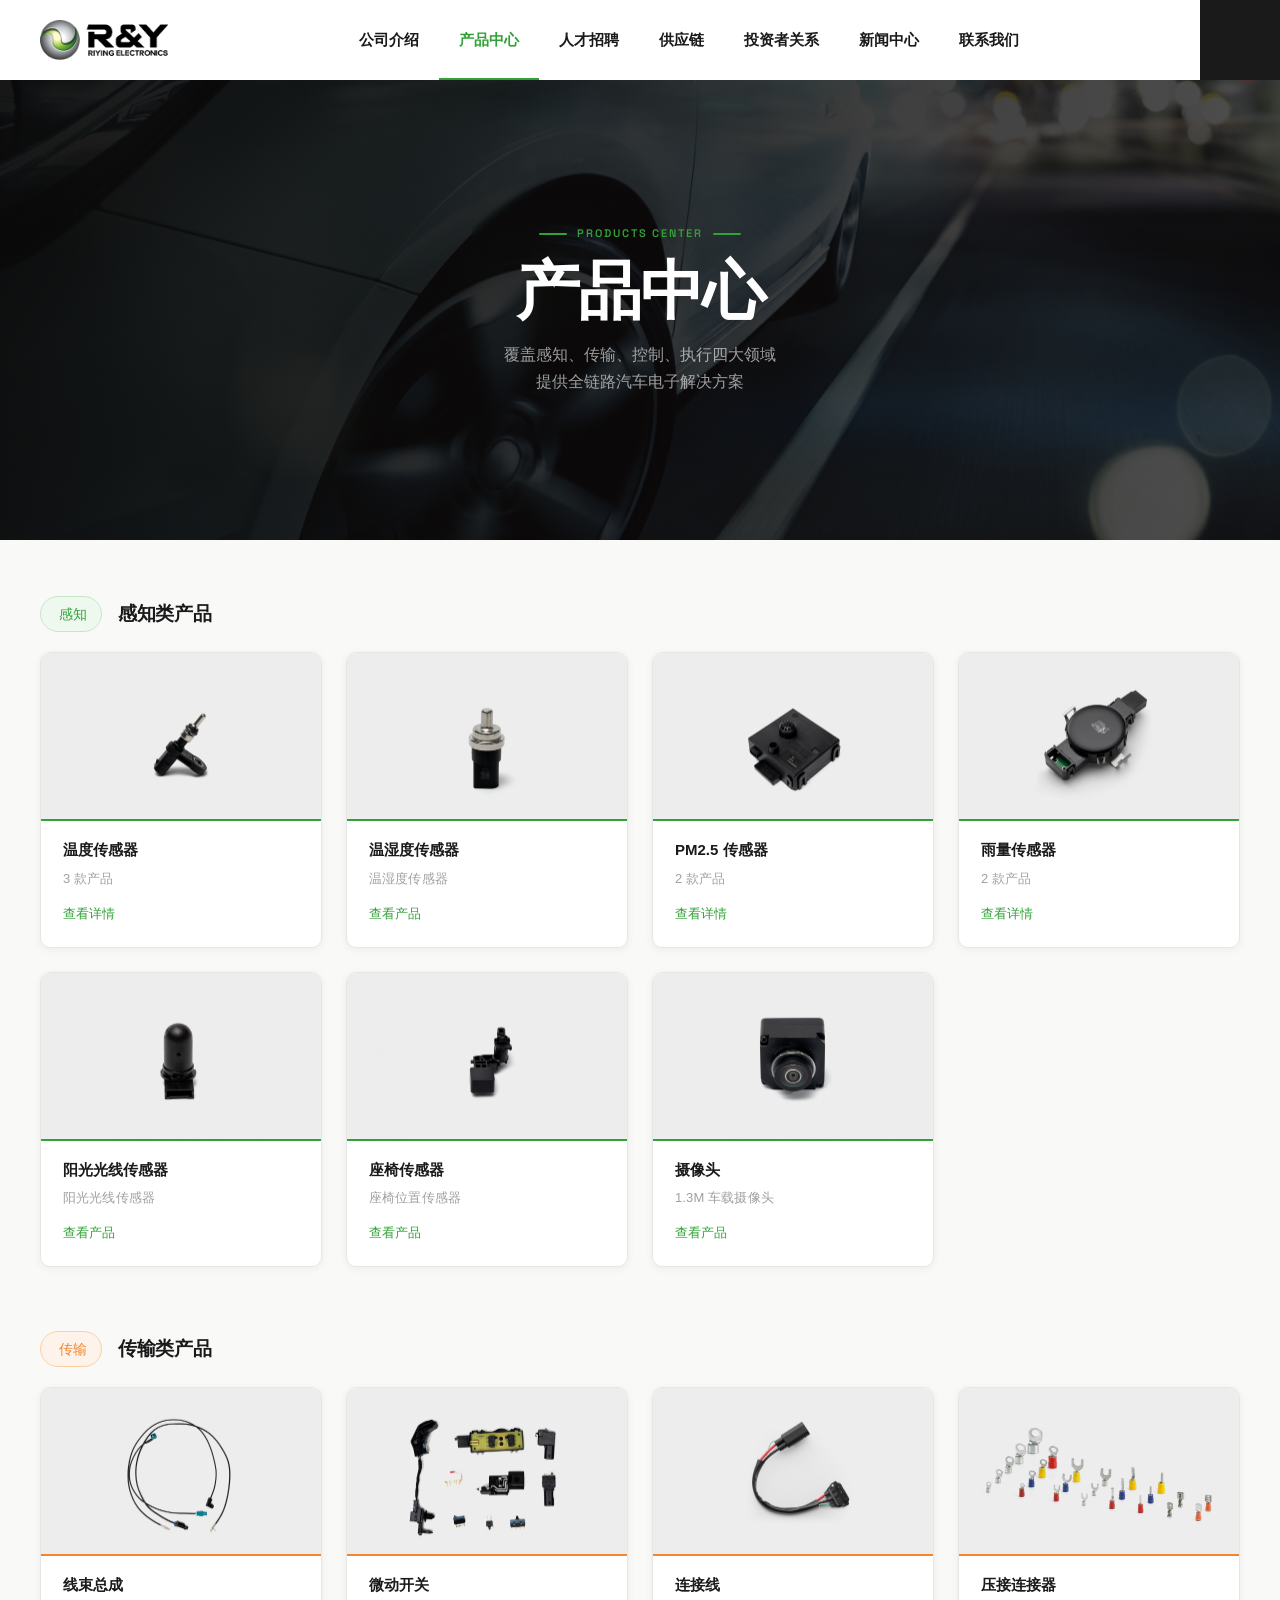
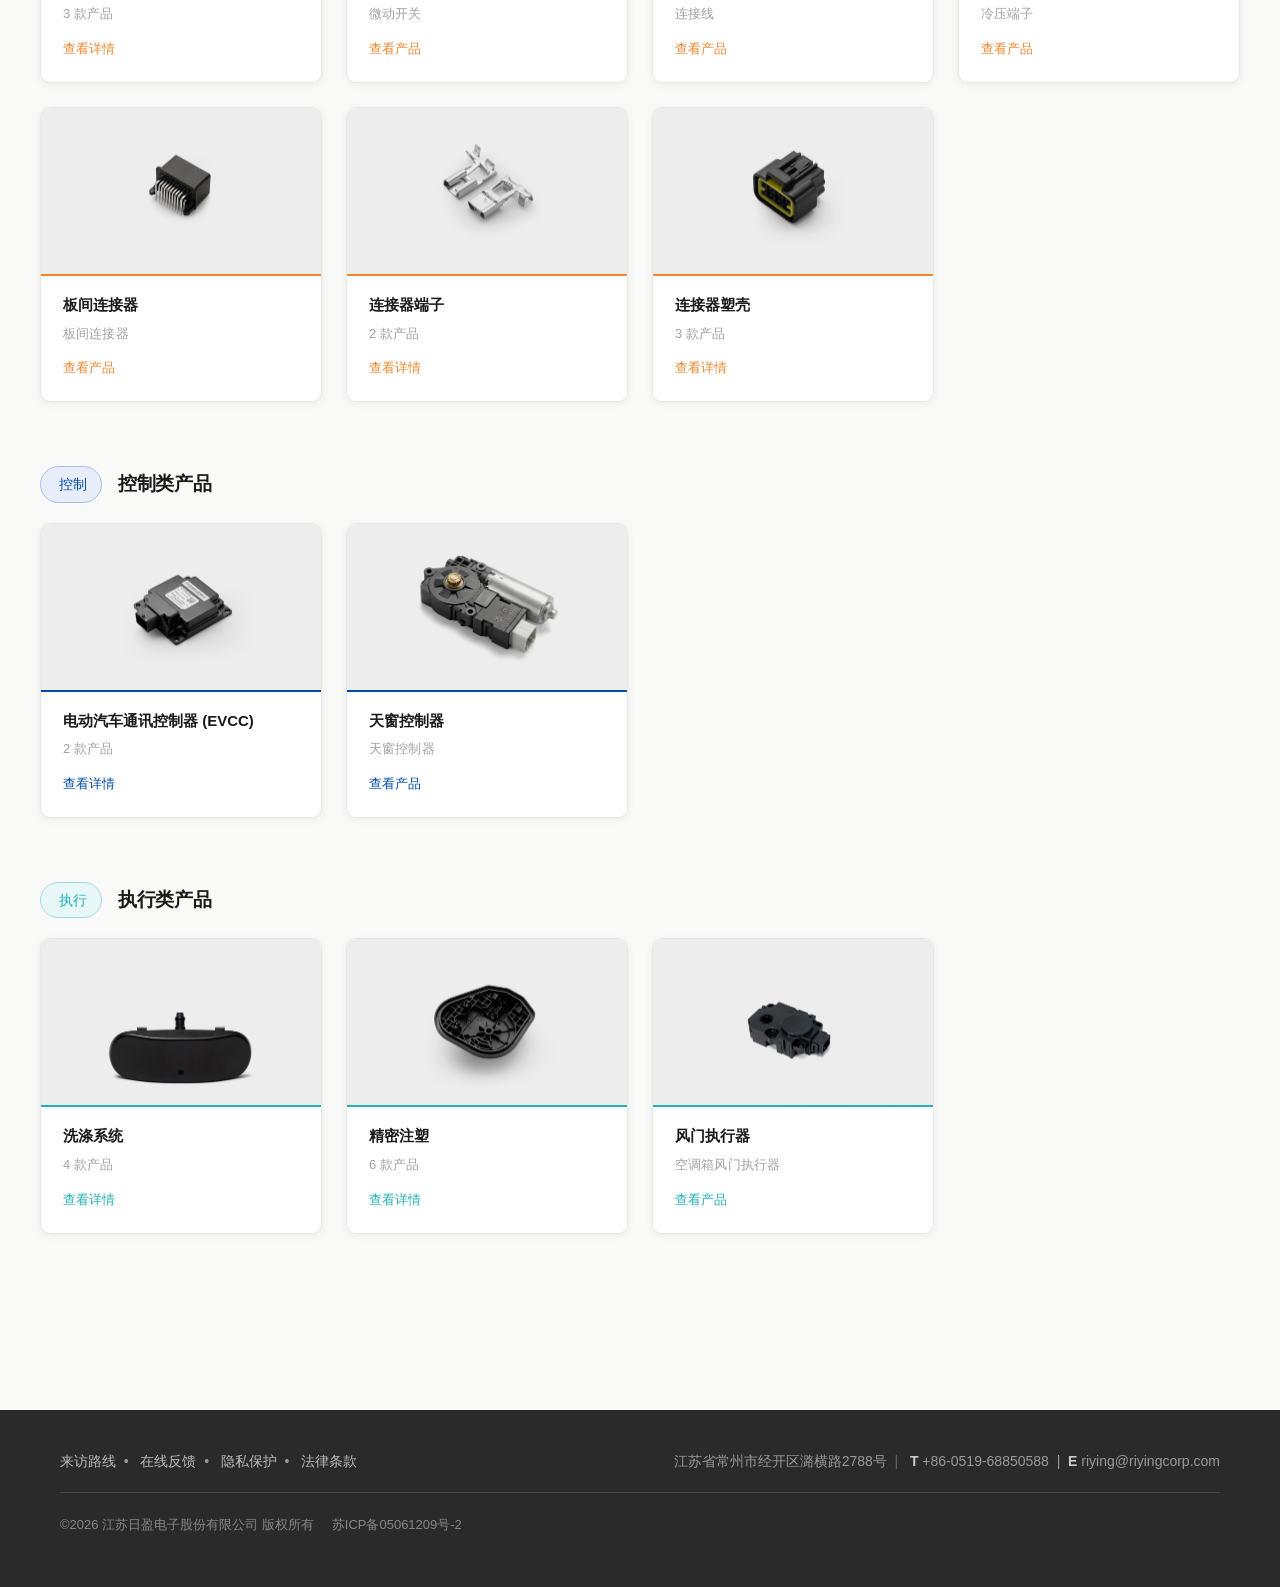
==== product.html @ 2859fd13 "Initial commit" ====
<!DOCTYPE html>
<html lang="zh-CN">
<head>
  <meta charset="UTF-8">
  <meta name="viewport" content="width=device-width, initial-scale=1.0">
  <title>产品详情 — 日盈</title>
  <link rel="stylesheet" href="https://cdn.jsdelivr.net/npm/remixicon@4.9.1/fonts/remixicon.css">
  <link rel="preconnect" href="https://fonts.googleapis.com">
  <link rel="preconnect" href="https://fonts.gstatic.com" crossorigin>
  <link href="https://fonts.googleapis.com/css2?family=IBM+Plex+Sans+SC:wght@300;400;500;600&family=Space+Grotesk:wght@400;500;600;700&display=swap" rel="stylesheet">
  <link rel="stylesheet" href="css/base.css">
  <link rel="stylesheet" href="css/l3.css">
</head>
<body>

  <header class="site-header" id="head">
    <nav class="nav">
      <div class="logo">
        <a href="https://www.riyingcorp.com/"><img src="riying_logo_black_1500px _300ppi 1.png" alt="日盈电子"></a>
      </div>
      <div class="nav-list">
        <div class="category-item"><div class="name">公司介绍</div></div>
        <div class="category-item"><div class="name active">产品中心</div></div>
        <div class="category-item"><div class="name">人才招聘</div></div>
        <div class="category-item"><div class="name">供应链</div></div>
        <div class="category-item"><div class="name">投资者关系</div></div>
        <div class="category-item"><div class="name">新闻中心</div></div>
        <div class="category-item"><div class="name">联系我们</div></div>
      </div>
      <div class="tools">
        <div class="lang">
          <div class="now">
            <i class="ri-global-line"></i>
            <a href="https://www.riyingcorp.com/" style="color: var(--brand); font-weight: 600;">中文</a> / <a href="https://www.riyingcorp.com/eng" target="_blank">EN</a>
          </div>
        </div>
        <div class="menu-btn" onclick="document.getElementById('head').classList.toggle('nav-open')">
          <i class="ri-menu-line"></i>
        </div>
      </div>
    </nav>

    <!-- Mega Menu -->
    <div class="mega-menu" id="megaMenu">
      <div class="mega-inner" id="megaInner">
        <div class="mega-col">
          <div class="mega-item">
            <a href="https://www.riyingcorp.com/index.php?r=about%2Findex" target="_blank">企业介绍</a>
            <ul class="mega-sub">
              <li><a href="https://www.riyingcorp.com/index.php?r=about%2Fintro" target="_blank">简介</a></li>
              <li><a href="https://www.riyingcorp.com/index.php?r=about%2Fhistory" target="_blank">历程</a></li>
              <li><a href="https://www.riyingcorp.com/index.php?r=about%2Fduty" target="_blank">愿景使命</a></li>
              <li><a href="https://www.riyingcorp.com/index.php?r=about%2Fhonor" target="_blank">荣誉资质</a></li>
            </ul>
          </div>
          <div class="mega-item"><a href="https://www.riyingcorp.com/index.php?r=about%2Fleader" target="_blank">董事长致辞</a></div>
          <div class="mega-item"><a href="https://www.riyingcorp.com/index.php?r=about%2Fcustomer" target="_blank">客户领域</a></div>
          <div class="mega-item"><a href="https://www.riyingcorp.com/index.php?r=about%2Ffactory" target="_blank">制造工厂</a></div>
        </div>
        <div class="mega-col">
          <div class="mega-item"><a href="index.html">感知</a></div>
          <div class="mega-item"><a href="index.html">传输</a></div>
          <div class="mega-item"><a href="index.html">控制</a></div>
          <div class="mega-item"><a href="index.html">执行</a></div>
        </div>
        <div class="mega-col">
          <div class="mega-item"><a href="https://www.riyingcorp.com/index.php?r=job%2Fstandard" target="_blank">人才标准</a></div>
          <div class="mega-item"><a href="https://www.riyingcorp.com/index.php?r=job%2Fposition" target="_blank">招聘岗位</a></div>
        </div>
        <div class="mega-col">
          <div class="mega-item"><a href="https://www.riyingcorp.com/index.php?r=supplier%2Fprocess" target="_blank">准入流程</a></div>
          <div class="mega-item"><a href="https://www.riyingcorp.com/index.php?r=supplier%2Fmodule" target="_blank">采购模块</a></div>
          <div class="mega-item"><a href="https://www.riyingcorp.com/index.php?r=supplier%2Fcontact" target="_blank">采购联系</a></div>
        </div>
        <div class="mega-col">
          <div class="mega-item"><a href="http://www.sse.com.cn/home/search/?webswd=603286" target="_blank">信息披露</a></div>
          <div class="mega-item"><a href="http://sns.sseinfo.com/company.do?uid=93067" target="_blank">投资者互动</a></div>
          <div class="mega-item"><a href="https://www.riyingcorp.com/index.php?r=invest%2Fcontact" target="_blank">投资者联系</a></div>
        </div>
        <div class="mega-col">
          <div class="mega-item"><a href="https://www.riyingcorp.com/index.php?r=news%2Findex" target="_blank">新闻汇总</a></div>
          <div class="mega-item"><a href="https://www.riyingcorp.com/index.php?r=news%2Fsr" target="_blank">社会责任</a></div>
        </div>
        <div class="mega-col">
          <div class="mega-item"><a href="https://www.riyingcorp.com/index.php?r=contact%2Fvisit" target="_blank">来访路线</a></div>
          <div class="mega-item"><a href="https://www.riyingcorp.com/index.php?r=contact%2Ffeedback" target="_blank">信息反馈</a></div>
        </div>
      </div>
    </div>

    <!-- Mobile Navigation -->
    <div class="nav-maps">
      <div class="maps-header">
        <div class="logo">
          <a href="https://www.riyingcorp.com/"><img src="riying_logo_black_1500px _300ppi 1.png" alt="日盈电子"></a>
        </div>
        <div class="close" onclick="document.getElementById('head').classList.remove('nav-open')">
          <i class="ri-close-line"></i>
        </div>
      </div>
      <div class="maps-content">
        <div class="wrap container">
          <div class="category-item">
            <div class="category-name">公司介绍</div>
            <div class="list">
              <div class="item">
                <div class="item-name"><a href="https://www.riyingcorp.com/index.php?r=about%2Findex" target="_blank">企业介绍</a></div>
                <ul>
                  <li><a href="https://www.riyingcorp.com/index.php?r=about%2Fintro" target="_blank">简介</a></li>
                  <li><a href="https://www.riyingcorp.com/index.php?r=about%2Fhistory" target="_blank">历程</a></li>
                  <li><a href="https://www.riyingcorp.com/index.php?r=about%2Fduty" target="_blank">愿景使命</a></li>
                  <li><a href="https://www.riyingcorp.com/index.php?r=about%2Fhonor" target="_blank">荣誉资质</a></li>
                </ul>
              </div>
              <div class="item"><div class="item-name"><a href="https://www.riyingcorp.com/index.php?r=about%2Fleader" target="_blank">董事长致辞</a></div></div>
              <div class="item"><div class="item-name"><a href="https://www.riyingcorp.com/index.php?r=about%2Fcustomer" target="_blank">客户领域</a></div></div>
              <div class="item"><div class="item-name"><a href="https://www.riyingcorp.com/index.php?r=about%2Ffactory" target="_blank">制造工厂</a></div></div>
            </div>
          </div>
          <div class="category-item">
            <div class="category-name">产品中心</div>
            <div class="list">
              <div class="item"><div class="item-name"><a href="index.html">产品中心首页</a></div></div>
              <div class="item"><div class="item-name"><a href="index.html">感知类产品</a></div></div>
              <div class="item"><div class="item-name"><a href="index.html">传输类产品</a></div></div>
              <div class="item"><div class="item-name"><a href="index.html">控制类产品</a></div></div>
              <div class="item"><div class="item-name"><a href="index.html">执行类产品</a></div></div>
            </div>
          </div>
          <div class="category-item">
            <div class="category-name">人才招聘</div>
            <div class="list">
              <div class="item"><div class="item-name"><a href="https://www.riyingcorp.com/index.php?r=job%2Fstandard" target="_blank">人才标准</a></div></div>
              <div class="item"><div class="item-name"><a href="https://www.riyingcorp.com/index.php?r=job%2Fposition" target="_blank">招聘岗位</a></div></div>
            </div>
          </div>
          <div class="category-item">
            <div class="category-name">供应链</div>
            <div class="list">
              <div class="item"><div class="item-name"><a href="https://www.riyingcorp.com/index.php?r=supplier%2Fprocess" target="_blank">准入流程</a></div></div>
              <div class="item"><div class="item-name"><a href="https://www.riyingcorp.com/index.php?r=supplier%2Fmodule" target="_blank">采购模块</a></div></div>
              <div class="item"><div class="item-name"><a href="https://www.riyingcorp.com/index.php?r=supplier%2Fcontact" target="_blank">采购联系</a></div></div>
            </div>
          </div>
          <div class="category-item">
            <div class="category-name">投资者关系</div>
            <div class="list">
              <div class="item"><div class="item-name"><a href="http://www.sse.com.cn/home/search/?webswd=603286" target="_blank">信息披露</a></div></div>
              <div class="item"><div class="item-name"><a href="http://sns.sseinfo.com/company.do?uid=93067" target="_blank">投资者互动</a></div></div>
              <div class="item"><div class="item-name"><a href="https://www.riyingcorp.com/index.php?r=invest%2Fcontact" target="_blank">投资者联系</a></div></div>
            </div>
          </div>
          <div class="category-item">
            <div class="category-name">新闻中心</div>
            <div class="list">
              <div class="item"><div class="item-name"><a href="https://www.riyingcorp.com/index.php?r=news%2Findex" target="_blank">新闻汇总</a></div></div>
              <div class="item"><div class="item-name"><a href="https://www.riyingcorp.com/index.php?r=news%2Fsr" target="_blank">社会责任</a></div></div>
            </div>
          </div>
          <div class="category-item">
            <div class="category-name">联系我们</div>
            <div class="list">
              <div class="item"><div class="item-name"><a href="https://www.riyingcorp.com/index.php?r=contact%2Fvisit" target="_blank">来访路线</a></div></div>
              <div class="item"><div class="item-name"><a href="https://www.riyingcorp.com/index.php?r=contact%2Ffeedback" target="_blank">信息反馈</a></div></div>
            </div>
          </div>
        </div>
        <div class="m-wrap container">
          <div class="lang-item">
            <a class="active" href="https://www.riyingcorp.com/">CHN</a>
            <a href="https://www.riyingcorp.com/eng" target="_blank">ENG</a>
          </div>
        </div>
      </div>
    </div>
  </header>

  <div class="breadcrumb-bar">
    <div class="container">
      <div class="breadcrumb-inner" id="breadcrumb-inner"></div>
    </div>
  </div>

  <main class="main-content">
    <div id="app"></div>
  </main>

  <!-- Footer -->
  <div id="foot" class="site-footer">
    <div class="backtop" id="backtop" onclick="window.scrollTo({top: 0, behavior: 'smooth'})">
      <i class="ri-arrow-up-line"></i>
    </div>
    <div class="container">
      <div class="top">
        <div class="links">
          <a href="https://www.riyingcorp.com/index.php?r=contact%2Fvisit" target="_blank">来访路线</a>&nbsp;&nbsp;•&nbsp;&nbsp;
          <a href="https://www.riyingcorp.com/index.php?r=contact%2Ffeedback" target="_blank">在线反馈</a>&nbsp;&nbsp;•&nbsp;&nbsp;
          <a href="#">隐私保护</a>&nbsp;&nbsp;•&nbsp;&nbsp;
          <a href="#">法律条款</a>
        </div>
        <div class="address">
          <span class="addr addr-1">
            江苏省常州市经开区潞横路2788号<span class="line">&nbsp;&nbsp;|&nbsp;&nbsp;</span>
          </span>
          <span class="addr addr-2">
            <b>T</b>&nbsp;+86-0519-68850588&nbsp;&nbsp;|&nbsp;&nbsp;<b>E</b>&nbsp;riying@riyingcorp.com
          </span>
        </div>
      </div>
      <div class="bottom">
        <div class="copy">
          ©2026 江苏日盈电子股份有限公司 版权所有 &nbsp;&nbsp;&nbsp;&nbsp;<a href="http://beian.miit.gov.cn/" target="_blank">苏ICP备05061209号-2</a>
        </div>
        <div class="icons">
          <div class="item">
            <div class="icon"><i class="ri-wechat-fill"></i></div>
            <img src="https://www.riyingcorp.com/images/common/qr@2x.png" width="90" height="98" alt="" class="qr">
          </div>
        </div>
      </div>
    </div>
  </div>

  <script src="js/data.js"></script>
  <script src="js/l3.js"></script>
  <script>
    // Align mega menu columns under nav items
    function syncMegaCols() {
      var navItems = document.querySelectorAll('.nav-list .category-item');
      var megaCols = document.querySelectorAll('.mega-col');
      var megaInner = document.getElementById('megaInner');
      if (!megaInner || !navItems.length) return;
      var megaLeft = megaInner.getBoundingClientRect().left;
      navItems.forEach(function(item, i) {
        if (!megaCols[i]) return;
        var r = item.getBoundingClientRect();
        megaCols[i].style.flex = 'none';
        megaCols[i].style.width = r.width + 'px';
        if (i === 0) megaInner.style.paddingLeft = (r.left - megaLeft) + 'px';
      });
    }
    syncMegaCols();
    window.addEventListener('resize', syncMegaCols);
    // Highlight mega-col when hovering nav item
    var navItems = document.querySelectorAll('.nav-list .category-item');
    var megaCols = document.querySelectorAll('.mega-col');
    navItems.forEach(function(item, i) {
      item.addEventListener('mouseenter', function() {
        if (megaCols[i]) megaCols[i].classList.add('active');
      });
      item.addEventListener('mouseleave', function() {
        if (megaCols[i]) megaCols[i].classList.remove('active');
      });
    });
    // Back to top button visibility
    window.addEventListener('scroll', function() {
      var backtop = document.getElementById('backtop');
      if (window.pageYOffset > 300) {
        backtop.classList.add('active');
      } else {
        backtop.classList.remove('active');
      }
    });
  </script>
</body>
</html>
---- css/base.css ----
/* ============================================================
   BASE — Tokens · Reset · Nav · Breadcrumb · Shared · Footer
============================================================ */

/* ── Tokens ─────────────────────────────────────────────── */
:root {
  --brand:        #32A238;
  --brand-dim:    #2A8A2E;
  --brand-bg:     #EFF8EF;
  --brand-border: #C5E6C6;

  /* Category accent colors */
  --c-sensing:  #32A238;
  --c-trans:    #F0862E;
  --c-control:  #004BA4;
  --c-exec:     #22AFB7;

  /* Neutrals */
  --black:   #0D0D0D;
  --dark:    #1A1A1A;
  --mid:     #4A4A4A;
  --muted:   #767676;
  --light:   #A0A0A0;
  --lighter: #C8C8C8;
  --border:  #E6E6E6;
  --surface: #F4F4F2;
  --white:   #FFFFFF;
  --footer-bg: #1A1A1A;
  --footer-text: #A0A0A0;

  /* Radii */
  --r-sm: 4px;
  --r-md: 6px;
  --r-lg: 10px;
  --r-xl: 16px;

  /* Shadows */
  --shadow-sm: 0 1px 4px rgba(0,0,0,.06);
  --shadow-md: 0 4px 20px rgba(0,0,0,.10);
  --shadow-lg: 0 12px 40px rgba(0,0,0,.14);
  --shadow-dropdown: 0 10px 40px rgba(0,0,0,.15);

  /* Motion */
  --t:    .22s;
  --ease: cubic-bezier(.22,.68,0,1.2);

  /* Typography */
  --font-cn: 'IBM Plex Sans SC', 'PingFang SC', 'Helvetica Neue', sans-serif;
  --font-en: 'Space Grotesk', sans-serif;

  /* Layout */
  --max-w: 1320px;
  --nav-h: 80px;
}

/* ── Reset ───────────────────────────────────────────────── */
*, *::before, *::after { box-sizing: border-box; margin: 0; padding: 0; }
a    { text-decoration: none; color: inherit; }
button { border: none; background: none; cursor: pointer; font-family: inherit; }
ul, ol { list-style: none; }
img  { display: block; max-width: 100%; }
html { scroll-behavior: smooth; }

body {
  font-family: var(--font-cn);
  background: #F9F9F8;
  color: var(--black);
  line-height: 1.6;
  -webkit-font-smoothing: antialiased;
  -moz-osx-font-smoothing: grayscale;
}

/* ── Container ───────────────────────────────────────────── */
.container {
  max-width: var(--max-w);
  margin: 0 auto;
  padding: 0 2.5rem;
}

/* ── Site Nav ─────────────────────────────────────────────── */
.site-header {
  position: sticky;
  top: 0;
  z-index: 200;
  background: #fff;
}
.site-header .nav {
  height: var(--nav-h);
  display: flex;
  align-items: stretch;
  justify-content: space-between;
  max-width: var(--max-w);
  margin: 0 auto;
  padding: 0 0 0 2.5rem;
}
/* Logo */
.site-header .logo {
  flex-shrink: 0;
  display: flex;
  align-items: center;
}
.site-header .logo img {
  height: 40px;
  width: auto;
}
/* Nav List */
.nav-list {
  display: flex;
  align-items: stretch;
  flex: 1;
  justify-content: center;
}
.category-item {
  position: relative;
  display: flex;
  align-items: stretch;
}
.category-item .name {
  display: flex;
  align-items: center;
  font-size: .9375rem;
  color: var(--dark);
  padding: 0 1.25rem;
  transition: color .2s;
  white-space: nowrap;
  font-weight: 600;
  cursor: pointer;
  position: relative;
}
.category-item .name::after {
  content: '';
  position: absolute;
  bottom: 0;
  left: 0;
  right: 0;
  height: 2px;
  background: var(--brand);
  transform: scaleX(0);
  transform-origin: center;
  transition: transform .2s;
}
.category-item:hover .name,
.category-item .name.active {
  color: var(--brand);
  font-weight: 600;
}
.category-item:hover .name::after,
.category-item .name.active::after {
  transform: scaleX(1);
}
/* Tools */
.tools {
  display: flex;
  align-items: center;
  gap: 1rem;
  flex-shrink: 0;
}
.lang .now {
  display: flex;
  align-items: center;
  gap: .4rem;
  font-size: .875rem;
  color: var(--muted);
}
.lang .now i {
  font-size: 1rem;
  color: var(--brand);
}
.lang .now a {
  color: var(--muted);
  transition: color var(--t);
}
.lang .now a:hover {
  color: var(--brand);
}
.menu-btn {
  position: fixed;
  top: 0;
  right: 0;
  display: flex;
  align-items: center;
  justify-content: center;
  width: var(--nav-h);
  height: var(--nav-h);
  cursor: pointer;
  background: #1a1a1a;
  flex-shrink: 0;
  z-index: 201;
}
.menu-btn i {
  font-size: 1.5rem;
  color: #fff;
}
/* ── Mega Menu ─────────────────────────────────────────────── */
.mega-menu {
  position: fixed;
  top: var(--nav-h);
  left: 0;
  right: 0;
  background: #fff;
  box-shadow: 0 8px 30px rgba(0,0,0,.10);
  border-top: 1px solid var(--border);
  opacity: 0;
  visibility: hidden;
  pointer-events: none;
  transition: opacity .22s ease, visibility .22s ease;
  z-index: 199;
}
.site-header:has(.nav-list:hover) .mega-menu,
.site-header:has(.mega-menu:hover) .mega-menu {
  opacity: 1;
  visibility: visible;
  pointer-events: auto;
}
.mega-inner {
  display: flex;
  align-items: stretch;
}
.mega-col {
  min-width: 0;
  padding: 2rem 1.25rem;
  display: flex;
  flex-direction: column;
  align-items: center;
  transition: background .18s;
}
.mega-col:hover,
.mega-col.active {
  background: #F5F5F5;
}
.mega-item {
  margin-bottom: .625rem;
  text-align: center;
}
.mega-item > a {
  display: block;
  font-size: .875rem;
  color: #555;
  line-height: 1.6;
  transition: color .18s;
  white-space: nowrap;
}
.mega-item > a:hover {
  color: var(--brand);
}
.mega-sub {
  margin-top: .25rem;
}
.mega-sub li {
  text-align: center;
}
.mega-sub li a {
  display: block;
  font-size: .8125rem;
  color: #999;
  padding: .2rem 0;
  transition: color .18s;
  white-space: nowrap;
}
.mega-sub li a:hover {
  color: var(--brand);
}
/* Mobile Navigation */
.nav-maps {
  display: none;
  position: fixed;
  inset: 0;
  background: var(--white);
  z-index: 300;
  overflow-y: auto;
}
.site-header.nav-open .nav-maps {
  display: block;
}
.maps-header {
  display: flex;
  align-items: center;
  justify-content: space-between;
  height: var(--nav-h);
  padding: 0 2.5rem;
  border-bottom: 1px solid var(--border);
}
.maps-header .logo img {
  height: 40px;
}
.maps-header .close {
  width: 2.5rem;
  height: 2.5rem;
  display: flex;
  align-items: center;
  justify-content: center;
  font-size: 1.5rem;
  color: var(--dark);
  cursor: pointer;
}
.maps-content {
  padding: 2rem 0;
}
.maps-content .wrap {
  max-width: var(--max-w);
  margin: 0 auto;
  padding: 0 2.5rem;
  display: grid;
  grid-template-columns: repeat(4, 1fr);
  gap: 2rem;
}
.maps-content .category-item {
  position: static;
}
.maps-content .category-name {
  font-size: 1rem;
  font-weight: 600;
  color: var(--dark);
  margin-bottom: 1rem;
  padding-bottom: .5rem;
  border-bottom: 2px solid var(--brand);
}
.maps-content .list .item {
  margin-bottom: .75rem;
}
.maps-content .item-name a {
  font-size: .875rem;
  color: var(--mid);
  transition: color var(--t);
}
.maps-content .item-name a:hover {
  color: var(--brand);
}
.maps-content .item ul {
  margin-top: .375rem;
  padding-left: 1rem;
}
.maps-content .item ul li a {
  font-size: .8125rem;
  color: var(--light);
  transition: color var(--t);
}
.maps-content .item ul li a:hover {
  color: var(--brand);
}
.m-wrap {
  max-width: var(--max-w);
  margin: 2rem auto 0;
  padding: 0 2.5rem;
}
.lang-item {
  display: flex;
  gap: 1rem;
}
.lang-item a {
  font-size: .875rem;
  color: var(--muted);
  padding: .5rem 1rem;
  border: 1px solid var(--border);
  border-radius: var(--r-sm);
  transition: all var(--t);
}
.lang-item a.active,
.lang-item a:hover {
  color: var(--brand);
  border-color: var(--brand);
  background: var(--brand-bg);
}
@media (max-width: 960px) {
  .nav-list { display: none; }
  .mega-menu { display: none !important; }
  .maps-content .wrap {
    grid-template-columns: repeat(2, 1fr);
    padding: 0 1.25rem;
  }
  .maps-header { padding: 0 1.25rem; }
  .m-wrap { padding: 0 1.25rem; }
}
@media (max-width: 640px) {
  .maps-content .wrap {
    grid-template-columns: 1fr;
  }
}
@media (max-width: 480px) {
  :root { --nav-h: 60px; }
}

/* ── Breadcrumb Bar ──────────────────────────────────────── */
.breadcrumb-bar {
  background: var(--white);
  border-bottom: 1px solid var(--border);
}
.breadcrumb-inner {
  height: 46px;
  display: flex;
  align-items: center;
  gap: .375rem;
}
.bc-back {
  display: flex;
  align-items: center;
  gap: .3rem;
  font-size: .8125rem;
  color: var(--muted);
  padding: .3rem .65rem .3rem .4rem;
  border-radius: var(--r-sm);
  transition: all var(--t);
  flex-shrink: 0;
}
.bc-back:hover { color: var(--brand); background: var(--brand-bg); }
.bc-back i { font-size: .9375rem; }
.bc-divider {
  width: 1px;
  height: 14px;
  background: var(--border);
  flex-shrink: 0;
}
.bc-item {
  font-size: .8125rem;
  color: var(--muted);
  cursor: pointer;
  white-space: nowrap;
  transition: color var(--t);
}
.bc-item:hover { color: var(--brand); }
.bc-sep { font-size: .75rem; color: var(--lighter); }
.bc-current {
  font-size: .8125rem;
  font-weight: 500;
  color: var(--dark);
  white-space: nowrap;
  overflow: hidden;
  text-overflow: ellipsis;
}

/* ── Main Content ────────────────────────────────────────── */
.main-content {
  max-width: var(--max-w);
  margin: 0 auto;
  padding: 3.5rem 2.5rem 7rem;
}

/* ── Page Transition ─────────────────────────────────────── */
.page-view { animation: fadeUp .28s ease both; }
@keyframes fadeUp {
  from { opacity: 0; transform: translateY(12px); }
  to   { opacity: 1; transform: translateY(0); }
}

/* ── Card with Image Background (shared) ─────────────────── */
.img-card {
  position: relative;
  overflow: hidden;
  border-radius: var(--r-lg);
  background: #111;
  cursor: pointer;
}
.img-card .card-bg {
  position: absolute;
  inset: 0;
  width: 100%;
  height: 100%;
  object-fit: cover;
  opacity: .58;
  transition: transform .5s ease, opacity .4s ease;
}
.img-card:hover .card-bg {
  transform: scale(1.05);
  opacity: .45;
}
.img-card .card-overlay {
  position: absolute;
  inset: 0;
  background: linear-gradient(to top, rgba(0,0,0,.78) 0%, rgba(0,0,0,.08) 65%);
  transition: background var(--t);
}
.img-card:hover .card-overlay {
  background: linear-gradient(to top, rgba(0,0,0,.85) 0%, rgba(0,0,0,.15) 65%);
}
.img-card .card-body {
  position: relative;
  z-index: 1;
  padding: 1.375rem 1.25rem;
  display: flex;
  flex-direction: column;
  justify-content: flex-end;
  height: 100%;
}
/* Category accent tag on card */
.card-cat-tag {
  display: inline-block;
  font-family: var(--font-en);
  font-size: .625rem;
  font-weight: 700;
  letter-spacing: .12em;
  text-transform: uppercase;
  color: white;
  padding: .2rem .6rem;
  border-radius: 4px;
  margin-bottom: .75rem;
  align-self: flex-start;
}
.card-name {
  font-size: 1rem;
  font-weight: 500;
  color: var(--white);
  line-height: 1.4;
  margin-bottom: .35rem;
}
.card-meta {
  font-family: var(--font-en);
  font-size: .75rem;
  color: rgba(255,255,255,.55);
}
.card-arrow-wrap {
  position: absolute;
  right: 1.125rem;
  bottom: 1.125rem;
  width: 2rem;
  height: 2rem;
  border-radius: 50%;
  background: rgba(255,255,255,.12);
  display: flex;
  align-items: center;
  justify-content: center;
  color: rgba(255,255,255,.7);
  font-size: .9375rem;
  transition: all var(--t) var(--ease);
}
.img-card:hover .card-arrow-wrap {
  background: rgba(255,255,255,.22);
  color: white;
  transform: translateX(2px);
}

/* ── White Product Card (shared by L1 + L2) ─────────────── */
.prd-card {
  --card-accent: var(--brand);
  background: var(--white);
  border: 1px solid var(--border);
  border-radius: var(--r-lg);
  overflow: hidden;
  cursor: pointer;
  transition: transform .24s cubic-bezier(.22,.68,0,1.2),
              box-shadow .24s ease,
              border-color .24s ease;
  box-shadow: 0 2px 8px rgba(0,0,0,.055);
}
.prd-card:hover {
  transform: translateY(-4px);
  box-shadow: 0 12px 32px rgba(0,0,0,.10);
  border-color: var(--lighter);
}
.prd-img {
  height: 168px;
  background: #EDEDED;
  overflow: hidden;
  border-bottom: 2px solid var(--card-accent);
}
.prd-img img {
  width: 100%;
  height: 100%;
  object-fit: contain;
  mix-blend-mode: multiply;
  transition: transform .55s ease;
}
.prd-card:hover .prd-img img { transform: scale(1.05); }
.prd-body {
  padding: 1.125rem 1.375rem 1.375rem;
}
.prd-name {
  font-size: .9375rem;
  font-weight: 600;
  color: var(--dark);
  line-height: 1.45;
  margin-bottom: .5rem;
}
.prd-count {
  font-size: .8125rem;
  color: var(--light);
  margin-bottom: .875rem;
  letter-spacing: .01em;
}
.prd-arrow {
  display: flex;
  align-items: center;
  gap: .3rem;
  font-size: .8125rem;
  font-weight: 500;
  transition: gap .22s ease;
}
.prd-card:hover .prd-arrow { gap: .55rem; }
.prd-arrow i { font-size: .9375rem; }

/* ── Buttons ─────────────────────────────────────────────── */
.btn {
  display: inline-flex;
  align-items: center;
  justify-content: center;
  gap: .5rem;
  font-size: .875rem;
  font-weight: 500;
  padding: .75rem 1.5rem;
  border-radius: var(--r-md);
  border: none;
  cursor: pointer;
  transition: all var(--t);
  font-family: inherit;
  text-decoration: none;
  white-space: nowrap;
}
.btn-primary {
  background: var(--brand);
  color: var(--white);
}
.btn-primary:hover {
  background: var(--brand-dim);
}
.btn-secondary {
  background: var(--white);
  color: var(--dark);
  border: 1px solid var(--border);
}
.btn-secondary:hover {
  border-color: var(--brand);
  color: var(--brand);
  background: var(--brand-bg);
}
.btn-ghost {
  background: transparent;
  color: var(--muted);
  border: 1px solid var(--border);
}
.btn-ghost:hover {
  border-color: var(--brand);
  color: var(--brand);
}
.btn i {
  font-size: 1rem;
}
.placeholder-state {
  display: flex;
  flex-direction: column;
  align-items: center;
  gap: .875rem;
  padding: 5rem 2rem;
  color: var(--lighter);
  text-align: center;
}
.placeholder-state i { font-size: 2.5rem; }
.placeholder-state p { font-size: .9375rem; max-width: 280px; }

/* ── Footer ──────────────────────────────────────────────── */
.site-footer {
  background: #2a2a2a;
  padding: 40px 0 50px;
  font-size: 14px;
  color: #999;
}
.site-footer .container {
  max-width: 1200px;
  margin: 0 auto;
  padding: 0 20px;
}
.site-footer .top {
  display: flex;
  justify-content: space-between;
  align-items: center;
  padding-bottom: 20px;
  border-bottom: 1px solid #444;
  margin-bottom: 20px;
}
.site-footer .links a {
  color: #bbb;
  text-decoration: none;
  transition: color 0.3s;
}
.site-footer .links a:hover {
  color: #32A238;
}
.site-footer .address {
  color: #999;
}
.site-footer .address b {
  font-weight: 600;
  color: #ccc;
}
.site-footer .line {
  color: #666;
}
.site-footer .bottom {
  display: flex;
  justify-content: space-between;
  align-items: center;
}
.site-footer .copy {
  color: #888;
  font-size: 13px;
}
.site-footer .copy a {
  color: #888;
  text-decoration: none;
}
.site-footer .copy a:hover {
  color: #32A238;
}
.site-footer .icons {
  position: relative;
}
.site-footer .icons .item {
  position: relative;
  cursor: pointer;
}
.site-footer .icons .icon {
  width: 24px;
  height: 24px;
  display: flex;
  align-items: center;
  justify-content: center;
  font-size: 24px;
  color: #bbb;
}
.site-footer .icons .icon:hover {
  color: #32A238;
}
.site-footer .icons .qr {
  position: absolute;
  bottom: 35px;
  right: 0;
  width: 90px;
  height: 98px;
  opacity: 0;
  visibility: hidden;
  transition: all 0.3s;
  box-shadow: 0 2px 10px rgba(0,0,0,0.3);
  border-radius: 4px;
}
.site-footer .icons .item:hover .qr {
  opacity: 1;
  visibility: visible;
}

/* Back to top button */
.backtop {
  position: fixed;
  right: 30px;
  bottom: 30px;
  width: 50px;
  height: 50px;
  cursor: pointer;
  opacity: 0;
  visibility: hidden;
  transition: all 0.3s;
  z-index: 999;
  background: rgba(255,255,255,0.9);
  border-radius: 50%;
  display: flex;
  align-items: center;
  justify-content: center;
  box-shadow: 0 2px 10px rgba(0,0,0,0.15);
  font-size: 24px;
  color: #666;
}
.backtop.active {
  opacity: 1;
  visibility: visible;
}
.backtop:hover {
  color: #32A238;
}

/* ── Responsive ──────────────────────────────────────────── */
@media (max-width: 960px) {
  .site-footer .top,
  .site-footer .bottom {
    flex-direction: column;
    gap: 15px;
    text-align: center;
  }
  .site-footer .address .line {
    display: none;
  }
}
@media (max-width: 960px) {
  .nav-links, .nav-actions { display: none; }
  .nav-hamburger { display: flex; }
  .container { padding: 0 1.25rem; }
  .main-content { padding: 2rem 1.25rem 5rem; }
}
@media (max-width: 480px) {
  :root { --nav-h: 60px; }
}
---- css/l3.css ----
/* ============================================================
   L3 — 产品详情页样式
============================================================ */

/* ── Product Hero Image ──────────────────────────────────── */
.l3-hero {
  position: relative;
  width: 100%;
  height: 380px;
  border-radius: var(--r-xl);
  overflow: hidden;
  background: #EDEDED;
  margin-bottom: 3rem;
}
.l3-hero img {
  width: 100%;
  height: 100%;
  object-fit: contain;
  mix-blend-mode: multiply;
}
.l3-hero-label {
  position: absolute;
  bottom: 2rem;
  left: 2rem;
  right: 2rem;
  z-index: 1;
}
.l3-hero-cat {
  display: inline-flex;
  align-items: center;
  gap: .4rem;
  font-size: .75rem;
  font-weight: 500;
  color: white;
  padding: .3rem .875rem;
  border-radius: 4px;
  margin-bottom: .625rem;
}
.l3-hero-name {
  font-size: clamp(1.75rem, 4vw, 2.75rem);
  font-weight: 600;
  color: var(--dark);
  letter-spacing: -.025em;
  line-height: 1.15;
}

/* ── Body Layout (hero 下方双栏区) ─────────────────────── */
.l3-body {
  display: grid;
  grid-template-columns: 1fr 300px;
  gap: 2.5rem;
  align-items: start;
}
.l3-main { min-width: 0; }

/* ── Section Label ──────────────────────────────────────── */
.l3-section { margin-bottom: 2rem; }
.l3-section-label {
  font-size: .9375rem;
  font-weight: 600;
  color: var(--dark);
  margin-bottom: 1rem;
  padding-bottom: .625rem;
  border-bottom: 2px solid var(--border);
  display: flex;
  align-items: center;
  gap: .5rem;
}

/* ── Description ─────────────────────────────────────────── */
.l3-description {
  font-size: .9375rem;
  line-height: 1.95;
  color: var(--mid);
  background: var(--white);
  border: 1px solid var(--border);
  border-radius: var(--r-lg);
  padding: 1.75rem 2rem;
}

/* ── Features List ───────────────────────────────────────── */
.l3-features {
  display: flex;
  flex-direction: column;
  gap: .75rem;
}
.l3-feat {
  display: flex;
  align-items: flex-start;
  gap: 1rem;
  background: var(--white);
  border: 1px solid var(--border);
  border-radius: var(--r-lg);
  padding: 1.125rem 1.375rem;
  transition: border-color var(--t), box-shadow var(--t), transform var(--t);
}
.l3-feat:hover {
  border-color: var(--brand-border);
  box-shadow: var(--shadow-sm);
  transform: translateX(2px);
}
.l3-feat-num {
  font-family: var(--font-en);
  font-size: .75rem;
  font-weight: 700;
  min-width: 2rem;
  height: 2rem;
  border-radius: var(--r-sm);
  display: flex;
  align-items: center;
  justify-content: center;
  flex-shrink: 0;
  margin-top: .05rem;
}
.l3-feat-text {
  font-size: .9375rem;
  color: var(--dark);
  line-height: 1.65;
  padding-top: .125rem;
}

/* ── Right Aside ───────────────────────────────────────── */
.l3-aside {
  position: sticky;
  top: calc(var(--nav-h) + 1.5rem);
  display: flex;
  flex-direction: column;
  gap: 1.25rem;
}
.l3-aside-card {
  background: var(--white);
  border: 1px solid var(--border);
  border-radius: var(--r-lg);
  padding: 1.375rem 1.5rem;
  box-shadow: 0 1px 4px rgba(0,0,0,.04);
}
.l3-aside-title {
  font-size: .875rem;
  font-weight: 600;
  color: var(--dark);
  padding-bottom: .75rem;
  margin-bottom: .75rem;
  border-bottom: 2px solid var(--border);
  display: flex;
  align-items: center;
  gap: .5rem;
}
.l3-aside-title i { font-size: .9375rem; }
/* Sibling product nav */
.l3-sibling-item {
  display: flex;
  align-items: center;
  justify-content: space-between;
  padding: .75rem 0;
  border-bottom: 1px solid var(--border);
  font-size: .875rem;
  color: var(--mid);
  cursor: pointer;
  transition: color var(--t), padding-left var(--t);
  gap: .625rem;
}
.l3-sibling-item:last-child { border-bottom: none; }
.l3-sibling-item:not(.l3-sibling-active):hover {
  color: var(--dark);
  padding-left: .25rem;
}
.l3-sibling-item:not(.l3-sibling-active) i {
  font-size: .875rem;
  color: var(--lighter);
  flex-shrink: 0;
  transition: color var(--t);
}
.l3-sibling-item:not(.l3-sibling-active):hover i { color: var(--muted); }
.l3-sibling-active {
  font-weight: 600;
  color: var(--dark);
  cursor: default;
}
.l3-sibling-badge {
  font-size: .625rem;
  font-weight: 600;
  padding: .2rem .5rem;
  border-radius: 4px;
  flex-shrink: 0;
  letter-spacing: .02em;
}

/* ── Responsive ──────────────────────────────────────────── */
@media (max-width: 960px) {
  .l3-body {
    grid-template-columns: 1fr;
  }
  .l3-aside {
    position: static;
    order: -1;
  }
}
@media (max-width: 768px) {
  .l3-hero { height: 260px; border-radius: var(--r-lg); }
  .l3-description { padding: 1.25rem; }
  .l3-feat { padding: 1rem; }
}
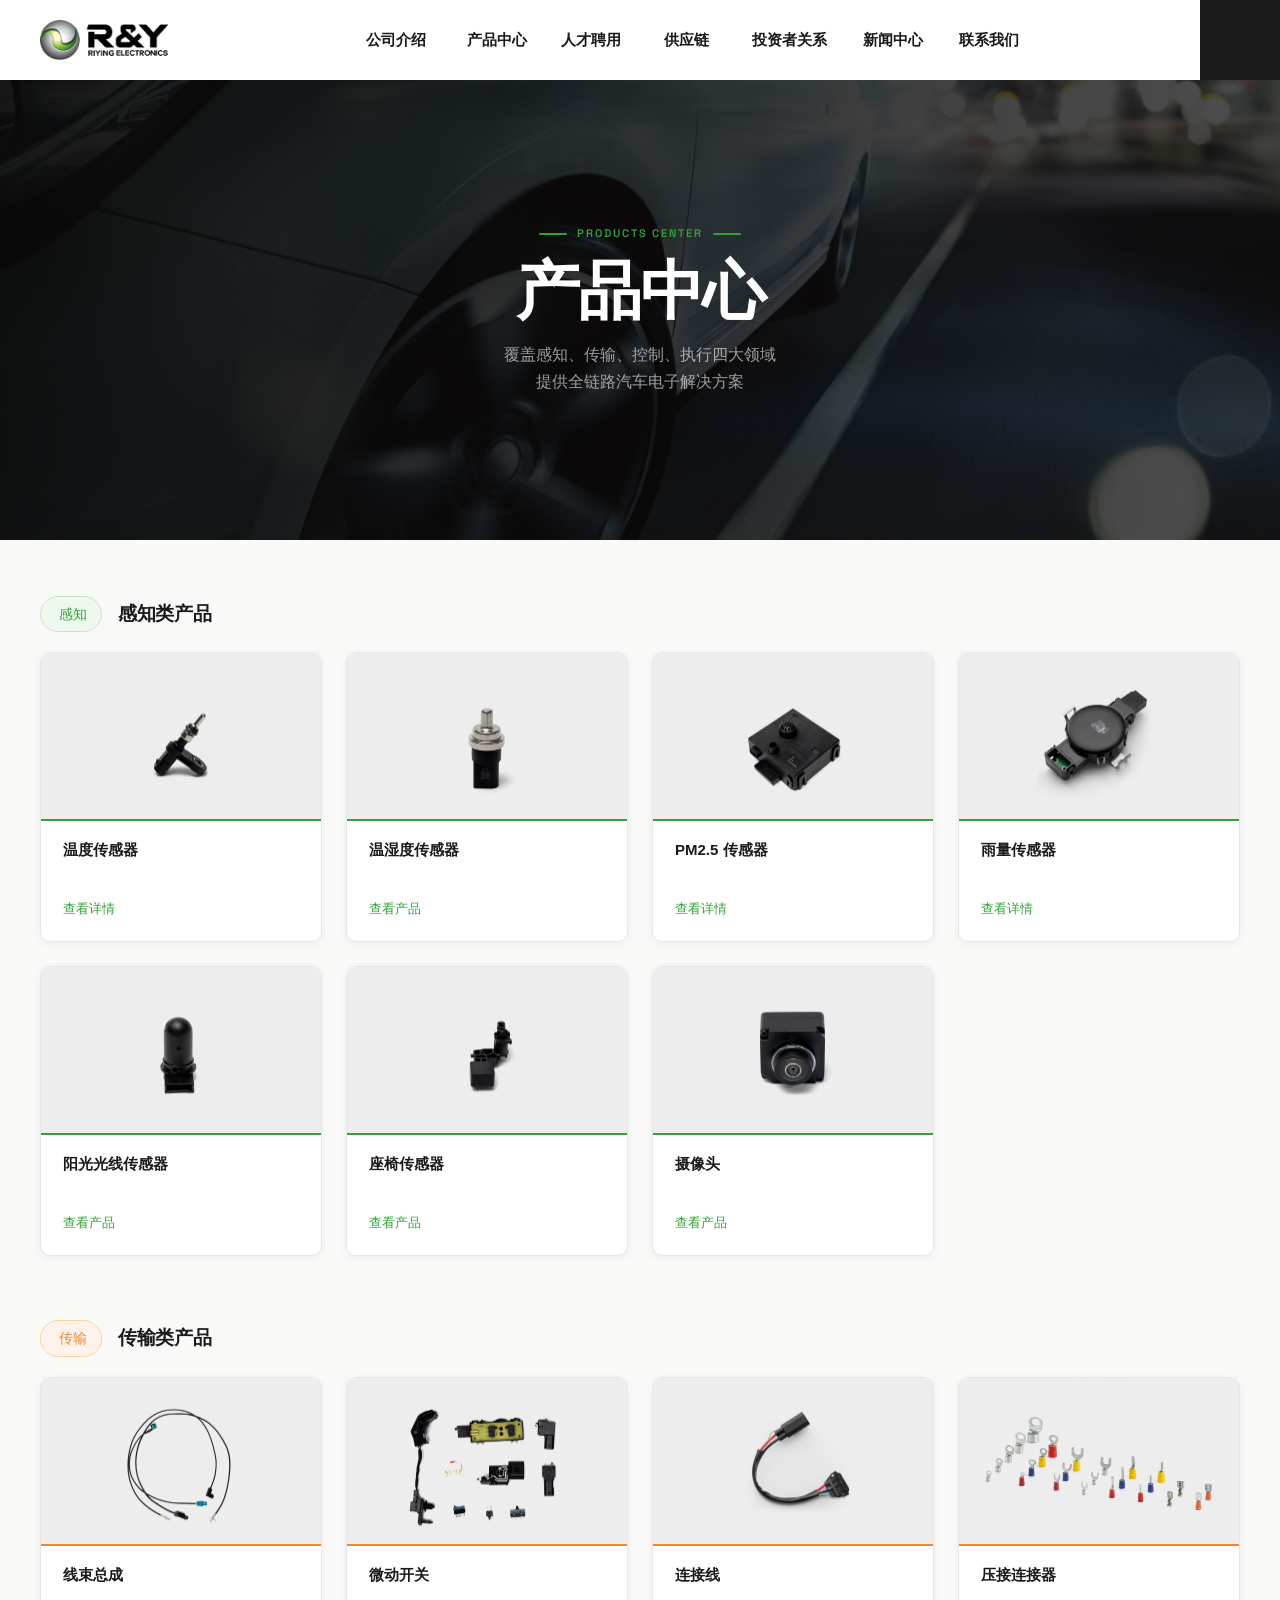
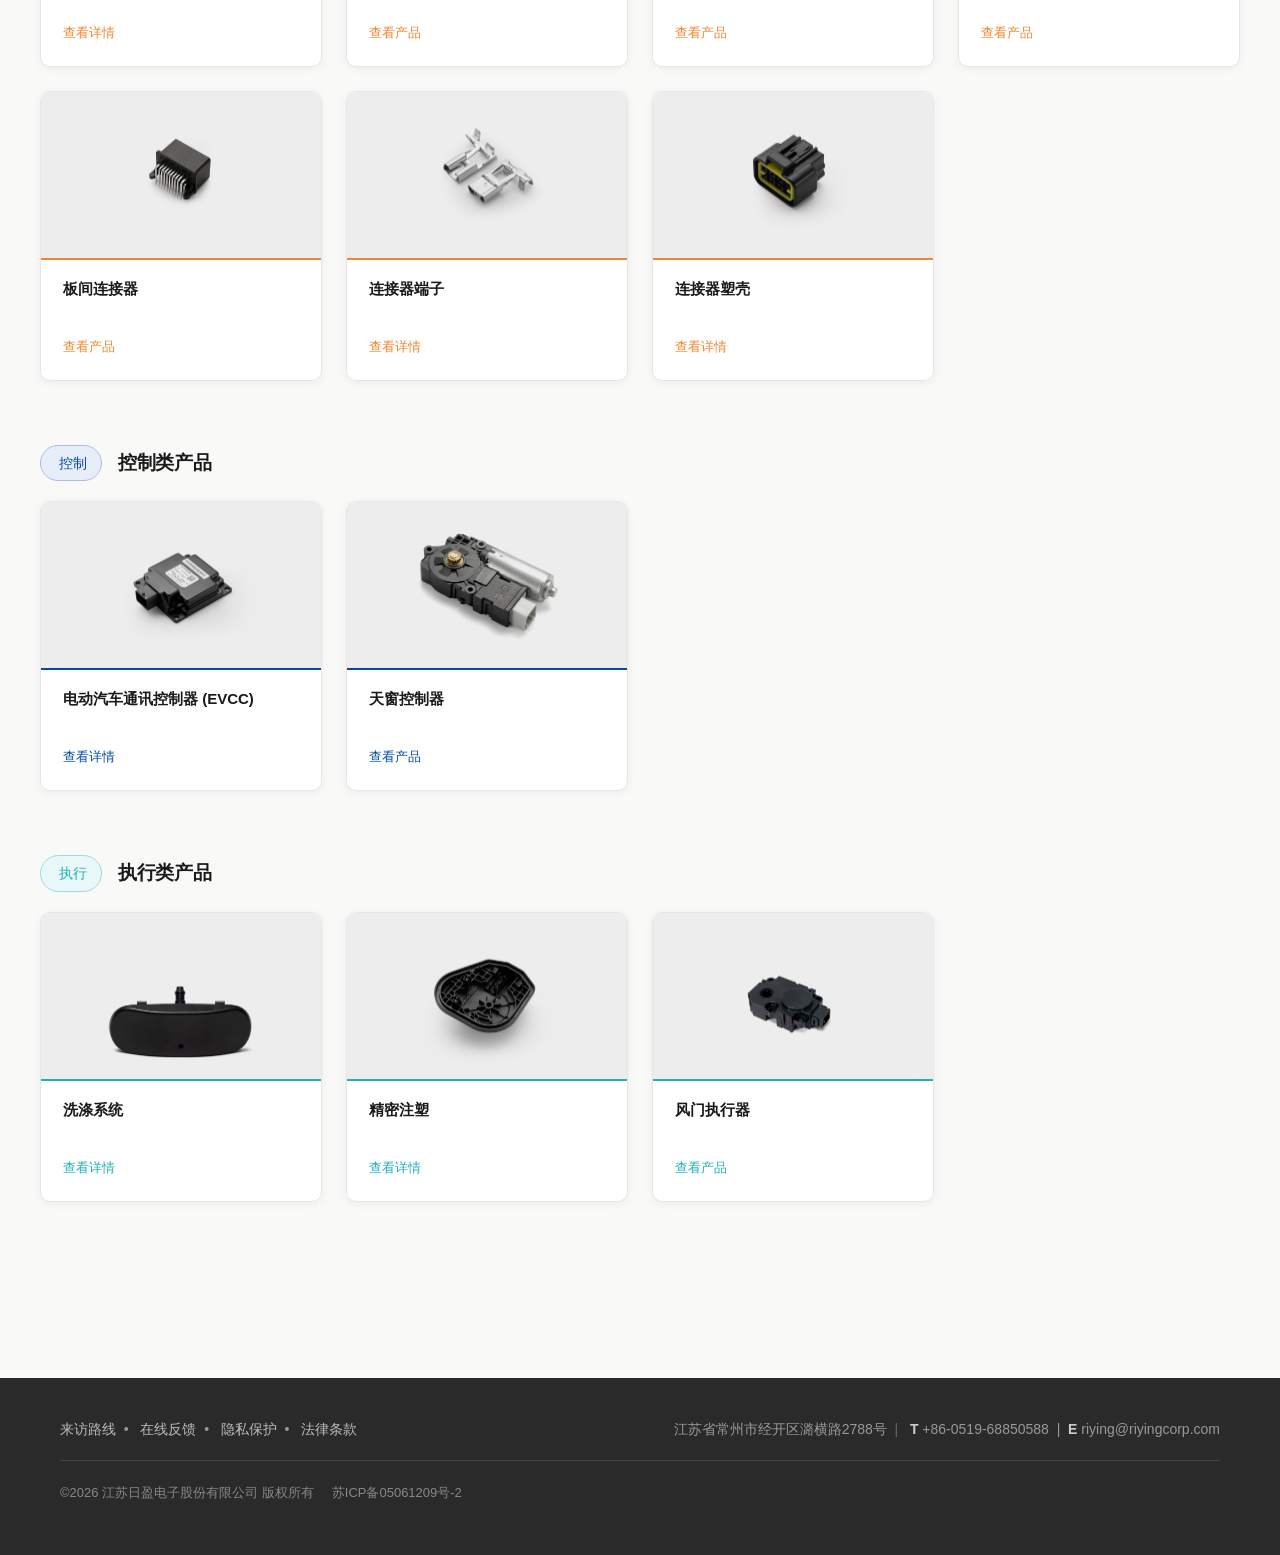
==== commit c1e82840: "Fix navigation alignment and spacing - Sync mega menu columns with nav items (3-pass algorithm) - Ad" ====
--- a/product.html
+++ b/product.html
@@ -3,7 +3,7 @@
 <head>
   <meta charset="UTF-8">
   <meta name="viewport" content="width=device-width, initial-scale=1.0">
-  <title>产品详情 — 日盈</title>
+  <title>Product Details — Riying</title>
   <link rel="stylesheet" href="https://cdn.jsdelivr.net/npm/remixicon@4.9.1/fonts/remixicon.css">
   <link rel="preconnect" href="https://fonts.googleapis.com">
   <link rel="preconnect" href="https://fonts.gstatic.com" crossorigin>
@@ -19,19 +19,17 @@
         <a href="https://www.riyingcorp.com/"><img src="riying_logo_black_1500px _300ppi 1.png" alt="日盈电子"></a>
       </div>
       <div class="nav-list">
-        <div class="category-item"><div class="name">公司介绍</div></div>
-        <div class="category-item"><div class="name active">产品中心</div></div>
-        <div class="category-item"><div class="name">人才招聘</div></div>
-        <div class="category-item"><div class="name">供应链</div></div>
-        <div class="category-item"><div class="name">投资者关系</div></div>
-        <div class="category-item"><div class="name">新闻中心</div></div>
-        <div class="category-item"><div class="name">联系我们</div></div>
+        <div class="category-item"><div class="name" data-i18n="nav_about">About Us</div></div>
+        <div class="category-item"><div class="name active" data-i18n="nav_products">Products</div></div>
+        <div class="category-item"><div class="name" data-i18n="nav_suppliers">Suppliers</div></div>
+        <div class="category-item"><div class="name" data-i18n="nav_contact">Contact</div></div>
+        <div class="category-item"><div class="name" data-i18n="nav_sr">SR</div></div>
       </div>
       <div class="tools">
         <div class="lang">
           <div class="now">
             <i class="ri-global-line"></i>
-            <a href="https://www.riyingcorp.com/" style="color: var(--brand); font-weight: 600;">中文</a> / <a href="https://www.riyingcorp.com/eng" target="_blank">EN</a>
+            <a id="lang-zh" href="#">中文</a> / <a id="lang-en" href="#">EN</a>
           </div>
         </div>
         <div class="menu-btn" onclick="document.getElementById('head').classList.toggle('nav-open')">
@@ -45,45 +43,35 @@
       <div class="mega-inner" id="megaInner">
         <div class="mega-col">
           <div class="mega-item">
-            <a href="https://www.riyingcorp.com/index.php?r=about%2Findex" target="_blank">企业介绍</a>
+            <a href="https://www.riyingcorp.com/index.php?r=about%2Findex" target="_blank" data-i18n="mega_about_main">About Us</a>
             <ul class="mega-sub">
-              <li><a href="https://www.riyingcorp.com/index.php?r=about%2Fintro" target="_blank">简介</a></li>
-              <li><a href="https://www.riyingcorp.com/index.php?r=about%2Fhistory" target="_blank">历程</a></li>
-              <li><a href="https://www.riyingcorp.com/index.php?r=about%2Fduty" target="_blank">愿景使命</a></li>
-              <li><a href="https://www.riyingcorp.com/index.php?r=about%2Fhonor" target="_blank">荣誉资质</a></li>
+              <li><a href="https://www.riyingcorp.com/index.php?r=about%2Fintro" target="_blank" data-i18n="mega_about_sub_intro">Brief Introduction</a></li>
+              <li><a href="https://www.riyingcorp.com/index.php?r=about%2Fhistory" target="_blank" data-i18n="mega_about_sub_history">Milestones</a></li>
+              <li><a href="https://www.riyingcorp.com/index.php?r=about%2Fduty" target="_blank" data-i18n="mega_about_sub_vision">Vision &amp; Mission</a></li>
+              <li><a href="https://www.riyingcorp.com/index.php?r=about%2Fhonor" target="_blank" data-i18n="mega_about_sub_honor">Honours &amp; Qualifications</a></li>
             </ul>
           </div>
-          <div class="mega-item"><a href="https://www.riyingcorp.com/index.php?r=about%2Fleader" target="_blank">董事长致辞</a></div>
-          <div class="mega-item"><a href="https://www.riyingcorp.com/index.php?r=about%2Fcustomer" target="_blank">客户领域</a></div>
-          <div class="mega-item"><a href="https://www.riyingcorp.com/index.php?r=about%2Ffactory" target="_blank">制造工厂</a></div>
-        </div>
-        <div class="mega-col">
-          <div class="mega-item"><a href="index.html">感知</a></div>
-          <div class="mega-item"><a href="index.html">传输</a></div>
-          <div class="mega-item"><a href="index.html">控制</a></div>
-          <div class="mega-item"><a href="index.html">执行</a></div>
-        </div>
-        <div class="mega-col">
-          <div class="mega-item"><a href="https://www.riyingcorp.com/index.php?r=job%2Fstandard" target="_blank">人才标准</a></div>
-          <div class="mega-item"><a href="https://www.riyingcorp.com/index.php?r=job%2Fposition" target="_blank">招聘岗位</a></div>
-        </div>
-        <div class="mega-col">
-          <div class="mega-item"><a href="https://www.riyingcorp.com/index.php?r=supplier%2Fprocess" target="_blank">准入流程</a></div>
-          <div class="mega-item"><a href="https://www.riyingcorp.com/index.php?r=supplier%2Fmodule" target="_blank">采购模块</a></div>
-          <div class="mega-item"><a href="https://www.riyingcorp.com/index.php?r=supplier%2Fcontact" target="_blank">采购联系</a></div>
-        </div>
-        <div class="mega-col">
-          <div class="mega-item"><a href="http://www.sse.com.cn/home/search/?webswd=603286" target="_blank">信息披露</a></div>
-          <div class="mega-item"><a href="http://sns.sseinfo.com/company.do?uid=93067" target="_blank">投资者互动</a></div>
-          <div class="mega-item"><a href="https://www.riyingcorp.com/index.php?r=invest%2Fcontact" target="_blank">投资者联系</a></div>
-        </div>
-        <div class="mega-col">
-          <div class="mega-item"><a href="https://www.riyingcorp.com/index.php?r=news%2Findex" target="_blank">新闻汇总</a></div>
-          <div class="mega-item"><a href="https://www.riyingcorp.com/index.php?r=news%2Fsr" target="_blank">社会责任</a></div>
-        </div>
-        <div class="mega-col">
-          <div class="mega-item"><a href="https://www.riyingcorp.com/index.php?r=contact%2Fvisit" target="_blank">来访路线</a></div>
-          <div class="mega-item"><a href="https://www.riyingcorp.com/index.php?r=contact%2Ffeedback" target="_blank">信息反馈</a></div>
+          <div class="mega-item"><a href="https://www.riyingcorp.com/index.php?r=about%2Fleader" target="_blank" data-i18n="mega_about_chair">Chairwoman's Statement</a></div>
+          <div class="mega-item"><a href="https://www.riyingcorp.com/index.php?r=about%2Fcustomer" target="_blank" data-i18n="mega_about_clients">Cooperative Customers</a></div>
+          <div class="mega-item"><a href="https://www.riyingcorp.com/index.php?r=about%2Ffactory" target="_blank" data-i18n="mega_about_mfg">Manufacturing Plants</a></div>
+        </div>
+        <div class="mega-col">
+          <div class="mega-item"><a href="index.html" data-i18n="mega_prod_1">Sensing</a></div>
+          <div class="mega-item"><a href="index.html" data-i18n="mega_prod_2">Transmission</a></div>
+          <div class="mega-item"><a href="index.html" data-i18n="mega_prod_3">Control</a></div>
+          <div class="mega-item"><a href="index.html" data-i18n="mega_prod_4">Execution</a></div>
+        </div>
+        <div class="mega-col">
+          <div class="mega-item"><a href="https://www.riyingcorp.com/index.php?r=supplier%2Fprocess" target="_blank" data-i18n="mega_sup_1">Access Process</a></div>
+          <div class="mega-item"><a href="https://www.riyingcorp.com/index.php?r=supplier%2Fmodule" target="_blank" data-i18n="mega_sup_2">Purchasing Module</a></div>
+          <div class="mega-item"><a href="https://www.riyingcorp.com/index.php?r=supplier%2Fcontact" target="_blank" data-i18n="mega_sup_3">Vendor Contact</a></div>
+        </div>
+        <div class="mega-col">
+          <div class="mega-item"><a href="https://www.riyingcorp.com/index.php?r=contact%2Fvisit" target="_blank" data-i18n="mega_contact_1">Visiting Map</a></div>
+          <div class="mega-item"><a href="https://www.riyingcorp.com/index.php?r=contact%2Ffeedback" target="_blank" data-i18n="mega_contact_2">Information Feedback</a></div>
+        </div>
+        <div class="mega-col">
+          <div class="mega-item"><a href="https://www.riyingcorp.com/index.php?r=news%2Fsr" target="_blank" data-i18n="mega_sr_1">Social Responsibility</a></div>
         </div>
       </div>
     </div>
@@ -101,74 +89,57 @@
       <div class="maps-content">
         <div class="wrap container">
           <div class="category-item">
-            <div class="category-name">公司介绍</div>
+            <div class="category-name" data-i18n="nav_about">About Us</div>
             <div class="list">
               <div class="item">
-                <div class="item-name"><a href="https://www.riyingcorp.com/index.php?r=about%2Findex" target="_blank">企业介绍</a></div>
+                <div class="item-name"><a href="https://www.riyingcorp.com/index.php?r=about%2Findex" target="_blank" data-i18n="mega_about_main">About Us</a></div>
                 <ul>
-                  <li><a href="https://www.riyingcorp.com/index.php?r=about%2Fintro" target="_blank">简介</a></li>
-                  <li><a href="https://www.riyingcorp.com/index.php?r=about%2Fhistory" target="_blank">历程</a></li>
-                  <li><a href="https://www.riyingcorp.com/index.php?r=about%2Fduty" target="_blank">愿景使命</a></li>
-                  <li><a href="https://www.riyingcorp.com/index.php?r=about%2Fhonor" target="_blank">荣誉资质</a></li>
+                  <li><a href="https://www.riyingcorp.com/index.php?r=about%2Fintro" target="_blank" data-i18n="mega_about_sub_intro">Brief Introduction</a></li>
+                  <li><a href="https://www.riyingcorp.com/index.php?r=about%2Fhistory" target="_blank" data-i18n="mega_about_sub_history">Milestones</a></li>
+                  <li><a href="https://www.riyingcorp.com/index.php?r=about%2Fduty" target="_blank" data-i18n="mega_about_sub_vision">Vision &amp; Mission</a></li>
+                  <li><a href="https://www.riyingcorp.com/index.php?r=about%2Fhonor" target="_blank" data-i18n="mega_about_sub_honor">Honours &amp; Qualifications</a></li>
                 </ul>
               </div>
-              <div class="item"><div class="item-name"><a href="https://www.riyingcorp.com/index.php?r=about%2Fleader" target="_blank">董事长致辞</a></div></div>
-              <div class="item"><div class="item-name"><a href="https://www.riyingcorp.com/index.php?r=about%2Fcustomer" target="_blank">客户领域</a></div></div>
-              <div class="item"><div class="item-name"><a href="https://www.riyingcorp.com/index.php?r=about%2Ffactory" target="_blank">制造工厂</a></div></div>
-            </div>
-          </div>
-          <div class="category-item">
-            <div class="category-name">产品中心</div>
-            <div class="list">
-              <div class="item"><div class="item-name"><a href="index.html">产品中心首页</a></div></div>
-              <div class="item"><div class="item-name"><a href="index.html">感知类产品</a></div></div>
-              <div class="item"><div class="item-name"><a href="index.html">传输类产品</a></div></div>
-              <div class="item"><div class="item-name"><a href="index.html">控制类产品</a></div></div>
-              <div class="item"><div class="item-name"><a href="index.html">执行类产品</a></div></div>
-            </div>
-          </div>
-          <div class="category-item">
-            <div class="category-name">人才招聘</div>
-            <div class="list">
-              <div class="item"><div class="item-name"><a href="https://www.riyingcorp.com/index.php?r=job%2Fstandard" target="_blank">人才标准</a></div></div>
-              <div class="item"><div class="item-name"><a href="https://www.riyingcorp.com/index.php?r=job%2Fposition" target="_blank">招聘岗位</a></div></div>
-            </div>
-          </div>
-          <div class="category-item">
-            <div class="category-name">供应链</div>
-            <div class="list">
-              <div class="item"><div class="item-name"><a href="https://www.riyingcorp.com/index.php?r=supplier%2Fprocess" target="_blank">准入流程</a></div></div>
-              <div class="item"><div class="item-name"><a href="https://www.riyingcorp.com/index.php?r=supplier%2Fmodule" target="_blank">采购模块</a></div></div>
-              <div class="item"><div class="item-name"><a href="https://www.riyingcorp.com/index.php?r=supplier%2Fcontact" target="_blank">采购联系</a></div></div>
-            </div>
-          </div>
-          <div class="category-item">
-            <div class="category-name">投资者关系</div>
-            <div class="list">
-              <div class="item"><div class="item-name"><a href="http://www.sse.com.cn/home/search/?webswd=603286" target="_blank">信息披露</a></div></div>
-              <div class="item"><div class="item-name"><a href="http://sns.sseinfo.com/company.do?uid=93067" target="_blank">投资者互动</a></div></div>
-              <div class="item"><div class="item-name"><a href="https://www.riyingcorp.com/index.php?r=invest%2Fcontact" target="_blank">投资者联系</a></div></div>
-            </div>
-          </div>
-          <div class="category-item">
-            <div class="category-name">新闻中心</div>
-            <div class="list">
-              <div class="item"><div class="item-name"><a href="https://www.riyingcorp.com/index.php?r=news%2Findex" target="_blank">新闻汇总</a></div></div>
-              <div class="item"><div class="item-name"><a href="https://www.riyingcorp.com/index.php?r=news%2Fsr" target="_blank">社会责任</a></div></div>
-            </div>
-          </div>
-          <div class="category-item">
-            <div class="category-name">联系我们</div>
-            <div class="list">
-              <div class="item"><div class="item-name"><a href="https://www.riyingcorp.com/index.php?r=contact%2Fvisit" target="_blank">来访路线</a></div></div>
-              <div class="item"><div class="item-name"><a href="https://www.riyingcorp.com/index.php?r=contact%2Ffeedback" target="_blank">信息反馈</a></div></div>
+              <div class="item"><div class="item-name"><a href="https://www.riyingcorp.com/index.php?r=about%2Fleader" target="_blank" data-i18n="mega_about_chair">Chairwoman's Statement</a></div></div>
+              <div class="item"><div class="item-name"><a href="https://www.riyingcorp.com/index.php?r=about%2Fcustomer" target="_blank" data-i18n="mega_about_clients">Cooperative Customers</a></div></div>
+              <div class="item"><div class="item-name"><a href="https://www.riyingcorp.com/index.php?r=about%2Ffactory" target="_blank" data-i18n="mega_about_mfg">Manufacturing Plants</a></div></div>
+            </div>
+          </div>
+          <div class="category-item">
+            <div class="category-name" data-i18n="nav_products">Products</div>
+            <div class="list">
+              <div class="item"><div class="item-name"><a href="index.html" data-i18n="mega_prod_1">Sensing</a></div></div>
+              <div class="item"><div class="item-name"><a href="index.html" data-i18n="mega_prod_2">Transmission</a></div></div>
+              <div class="item"><div class="item-name"><a href="index.html" data-i18n="mega_prod_3">Control</a></div></div>
+              <div class="item"><div class="item-name"><a href="index.html" data-i18n="mega_prod_4">Execution</a></div></div>
+            </div>
+          </div>
+          <div class="category-item">
+            <div class="category-name" data-i18n="nav_suppliers">Suppliers</div>
+            <div class="list">
+              <div class="item"><div class="item-name"><a href="https://www.riyingcorp.com/index.php?r=supplier%2Fprocess" target="_blank" data-i18n="mega_sup_1">Access Process</a></div></div>
+              <div class="item"><div class="item-name"><a href="https://www.riyingcorp.com/index.php?r=supplier%2Fmodule" target="_blank" data-i18n="mega_sup_2">Purchasing Module</a></div></div>
+              <div class="item"><div class="item-name"><a href="https://www.riyingcorp.com/index.php?r=supplier%2Fcontact" target="_blank" data-i18n="mega_sup_3">Vendor Contact</a></div></div>
+            </div>
+          </div>
+          <div class="category-item">
+            <div class="category-name" data-i18n="nav_contact">Contact</div>
+            <div class="list">
+              <div class="item"><div class="item-name"><a href="https://www.riyingcorp.com/index.php?r=contact%2Fvisit" target="_blank" data-i18n="mega_contact_1">Visiting Map</a></div></div>
+              <div class="item"><div class="item-name"><a href="https://www.riyingcorp.com/index.php?r=contact%2Ffeedback" target="_blank" data-i18n="mega_contact_2">Information Feedback</a></div></div>
+            </div>
+          </div>
+          <div class="category-item">
+            <div class="category-name" data-i18n="nav_sr">SR</div>
+            <div class="list">
+              <div class="item"><div class="item-name"><a href="https://www.riyingcorp.com/index.php?r=news%2Fsr" target="_blank" data-i18n="mega_sr_1">Social Responsibility</a></div></div>
             </div>
           </div>
         </div>
         <div class="m-wrap container">
           <div class="lang-item">
-            <a class="active" href="https://www.riyingcorp.com/">CHN</a>
-            <a href="https://www.riyingcorp.com/eng" target="_blank">ENG</a>
+            <a id="m-lang-zh" href="#">CN</a>
+            <a id="m-lang-en" href="#">EN</a>
           </div>
         </div>
       </div>
@@ -193,14 +164,14 @@
     <div class="container">
       <div class="top">
         <div class="links">
-          <a href="https://www.riyingcorp.com/index.php?r=contact%2Fvisit" target="_blank">来访路线</a>&nbsp;&nbsp;•&nbsp;&nbsp;
-          <a href="https://www.riyingcorp.com/index.php?r=contact%2Ffeedback" target="_blank">在线反馈</a>&nbsp;&nbsp;•&nbsp;&nbsp;
-          <a href="#">隐私保护</a>&nbsp;&nbsp;•&nbsp;&nbsp;
-          <a href="#">法律条款</a>
+          <a href="https://www.riyingcorp.com/index.php?r=contact%2Fvisit" target="_blank" data-i18n="footer_visit">Visiting Map</a>&nbsp;&nbsp;•&nbsp;&nbsp;
+          <a href="https://www.riyingcorp.com/index.php?r=contact%2Ffeedback" target="_blank" data-i18n="footer_feedback">Online Feedback</a>&nbsp;&nbsp;•&nbsp;&nbsp;
+          <a href="#" data-i18n="footer_privacy">Privacy Protection</a>&nbsp;&nbsp;•&nbsp;&nbsp;
+          <a href="#" data-i18n="footer_legal">Legal Notice</a>
         </div>
         <div class="address">
           <span class="addr addr-1">
-            江苏省常州市经开区潞横路2788号<span class="line">&nbsp;&nbsp;|&nbsp;&nbsp;</span>
+            No. 2788 Luheng Road, Economic Development Zone, Changzhou, Jiangsu<span class="line">&nbsp;&nbsp;|&nbsp;&nbsp;</span>
           </span>
           <span class="addr addr-2">
             <b>T</b>&nbsp;+86-0519-68850588&nbsp;&nbsp;|&nbsp;&nbsp;<b>E</b>&nbsp;riying@riyingcorp.com
@@ -209,58 +180,22 @@
       </div>
       <div class="bottom">
         <div class="copy">
-          ©2026 江苏日盈电子股份有限公司 版权所有 &nbsp;&nbsp;&nbsp;&nbsp;<a href="http://beian.miit.gov.cn/" target="_blank">苏ICP备05061209号-2</a>
+          Copyright © 2026 Jiangsu Riying Electronics Co.,Ltd. All rights reserved. &nbsp;&nbsp;&nbsp;&nbsp;<a href="http://beian.miit.gov.cn/" target="_blank">苏ICP备05061209号-2</a>
         </div>
         <div class="icons">
           <div class="item">
             <div class="icon"><i class="ri-wechat-fill"></i></div>
-            <img src="https://www.riyingcorp.com/images/common/qr@2x.png" width="90" height="98" alt="" class="qr">
+            <img src="https://www.riyingcorp.com/images/common/qr@2x.png" alt="" class="qr">
           </div>
         </div>
       </div>
     </div>
   </div>
 
+  <script src="js/i18n.js"></script>
+  <script src="js/data-en.js"></script>
   <script src="js/data.js"></script>
   <script src="js/l3.js"></script>
-  <script>
-    // Align mega menu columns under nav items
-    function syncMegaCols() {
-      var navItems = document.querySelectorAll('.nav-list .category-item');
-      var megaCols = document.querySelectorAll('.mega-col');
-      var megaInner = document.getElementById('megaInner');
-      if (!megaInner || !navItems.length) return;
-      var megaLeft = megaInner.getBoundingClientRect().left;
-      navItems.forEach(function(item, i) {
-        if (!megaCols[i]) return;
-        var r = item.getBoundingClientRect();
-        megaCols[i].style.flex = 'none';
-        megaCols[i].style.width = r.width + 'px';
-        if (i === 0) megaInner.style.paddingLeft = (r.left - megaLeft) + 'px';
-      });
-    }
-    syncMegaCols();
-    window.addEventListener('resize', syncMegaCols);
-    // Highlight mega-col when hovering nav item
-    var navItems = document.querySelectorAll('.nav-list .category-item');
-    var megaCols = document.querySelectorAll('.mega-col');
-    navItems.forEach(function(item, i) {
-      item.addEventListener('mouseenter', function() {
-        if (megaCols[i]) megaCols[i].classList.add('active');
-      });
-      item.addEventListener('mouseleave', function() {
-        if (megaCols[i]) megaCols[i].classList.remove('active');
-      });
-    });
-    // Back to top button visibility
-    window.addEventListener('scroll', function() {
-      var backtop = document.getElementById('backtop');
-      if (window.pageYOffset > 300) {
-        backtop.classList.add('active');
-      } else {
-        backtop.classList.remove('active');
-      }
-    });
-  </script>
+  <script src="js/common.js"></script>
 </body>
 </html>
--- a/css/base.css
+++ b/css/base.css
@@ -118,6 +118,7 @@
 .category-item .name {
   display: flex;
   align-items: center;
+  justify-content: center;
   font-size: .9375rem;
   color: var(--dark);
   padding: 0 1.25rem;
@@ -126,6 +127,13 @@
   font-weight: 600;
   cursor: pointer;
   position: relative;
+  width: 100%;
+}
+html[lang="en"] .nav-list .category-item .name {
+  padding: 0 2.5rem;
+}
+html[lang="zh-CN"] .nav-list .category-item .name {
+  padding: 0 1rem;
 }
 .category-item .name::after {
   content: '';
@@ -306,6 +314,7 @@
 }
 .maps-content .category-item {
   position: static;
+  display: block;
 }
 .maps-content .category-name {
   font-size: 1rem;
@@ -313,10 +322,22 @@
   color: var(--dark);
   margin-bottom: 1rem;
   padding-bottom: .5rem;
+  padding-right: 1.25rem;
   border-bottom: 2px solid var(--brand);
+  width: fit-content;
+}
+.maps-content .list {
+  display: flex;
+  flex-direction: column;
+  gap: .3rem;
 }
 .maps-content .list .item {
-  margin-bottom: .75rem;
+  display: flex;
+  flex-direction: column;
+}
+.maps-content .item-name {
+  display: block;
+  margin-bottom: .375rem;
 }
 .maps-content .item-name a {
   font-size: .875rem;
@@ -328,12 +349,16 @@
 }
 .maps-content .item ul {
   margin-top: .375rem;
-  padding-left: 1rem;
+  padding-left: 0;
+  display: flex;
+  flex-direction: column;
+  gap: .25rem;
 }
 .maps-content .item ul li a {
   font-size: .8125rem;
   color: var(--light);
   transition: color var(--t);
+  display: block;
 }
 .maps-content .item ul li a:hover {
   color: var(--brand);
@@ -562,19 +587,19 @@
 .prd-card:hover .prd-img img { transform: scale(1.05); }
 .prd-body {
   padding: 1.125rem 1.375rem 1.375rem;
+  display: flex;
+  flex-direction: column;
+  min-height: 120px;
 }
 .prd-name {
   font-size: .9375rem;
   font-weight: 600;
   color: var(--dark);
   line-height: 1.45;
-  margin-bottom: .5rem;
+  margin-bottom: auto;
 }
 .prd-count {
-  font-size: .8125rem;
-  color: var(--light);
-  margin-bottom: .875rem;
-  letter-spacing: .01em;
+  display: none;
 }
 .prd-arrow {
   display: flex;
@@ -583,6 +608,7 @@
   font-size: .8125rem;
   font-weight: 500;
   transition: gap .22s ease;
+  margin-top: 1rem;
 }
 .prd-card:hover .prd-arrow { gap: .55rem; }
 .prd-arrow i { font-size: .9375rem; }
@@ -683,6 +709,16 @@
 .site-footer .line {
   color: #666;
 }
+html[lang="en"] .site-footer .addr-1 {
+  display: block;
+}
+html[lang="en"] .site-footer .addr-1 .line {
+  display: none;
+}
+html[lang="en"] .site-footer .addr-2 {
+  display: block;
+  margin-top: 4px;
+}
 .site-footer .bottom {
   display: flex;
   justify-content: space-between;
@@ -721,14 +757,16 @@
 .site-footer .icons .qr {
   position: absolute;
   bottom: 35px;
-  right: 0;
-  width: 90px;
-  height: 98px;
+  left: 50%;
+  width: auto;
+  height: auto;
+  max-width: none;
   opacity: 0;
   visibility: hidden;
   transition: all 0.3s;
-  box-shadow: 0 2px 10px rgba(0,0,0,0.3);
   border-radius: 4px;
+  transform: translateX(-50%) scale(0.5);
+  transform-origin: center bottom;
 }
 .site-footer .icons .item:hover .qr {
   opacity: 1;
@@ -775,13 +813,6 @@
   .site-footer .address .line {
     display: none;
   }
-}
-@media (max-width: 960px) {
-  .nav-links, .nav-actions { display: none; }
-  .nav-hamburger { display: flex; }
   .container { padding: 0 1.25rem; }
   .main-content { padding: 2rem 1.25rem 5rem; }
 }
-@media (max-width: 480px) {
-  :root { --nav-h: 60px; }
-}
--- a/css/l3.css
+++ b/css/l3.css
@@ -196,7 +196,37 @@
   }
 }
 @media (max-width: 768px) {
-  .l3-hero { height: 260px; border-radius: var(--r-lg); }
+  .l3-hero { 
+    height: 340px; 
+    border-radius: var(--r-lg); 
+  }
+  .l3-hero-label {
+    bottom: 1.5rem;
+    left: 1.5rem;
+    right: 1.5rem;
+  }
+  .l3-hero-cat {
+    font-size: .6875rem;
+    padding: .25rem .75rem;
+    margin-bottom: .5rem;
+  }
+  .l3-hero-name {
+    font-size: clamp(1.5rem, 5vw, 2rem);
+    line-height: 1.2;
+  }
   .l3-description { padding: 1.25rem; }
   .l3-feat { padding: 1rem; }
 }
+@media (max-width: 480px) {
+  .l3-hero { 
+    height: 320px; 
+  }
+  .l3-hero-label {
+    bottom: 1.25rem;
+    left: 1.25rem;
+    right: 1.25rem;
+  }
+  .l3-hero-name {
+    font-size: clamp(1.375rem, 5.5vw, 1.75rem);
+  }
+}
